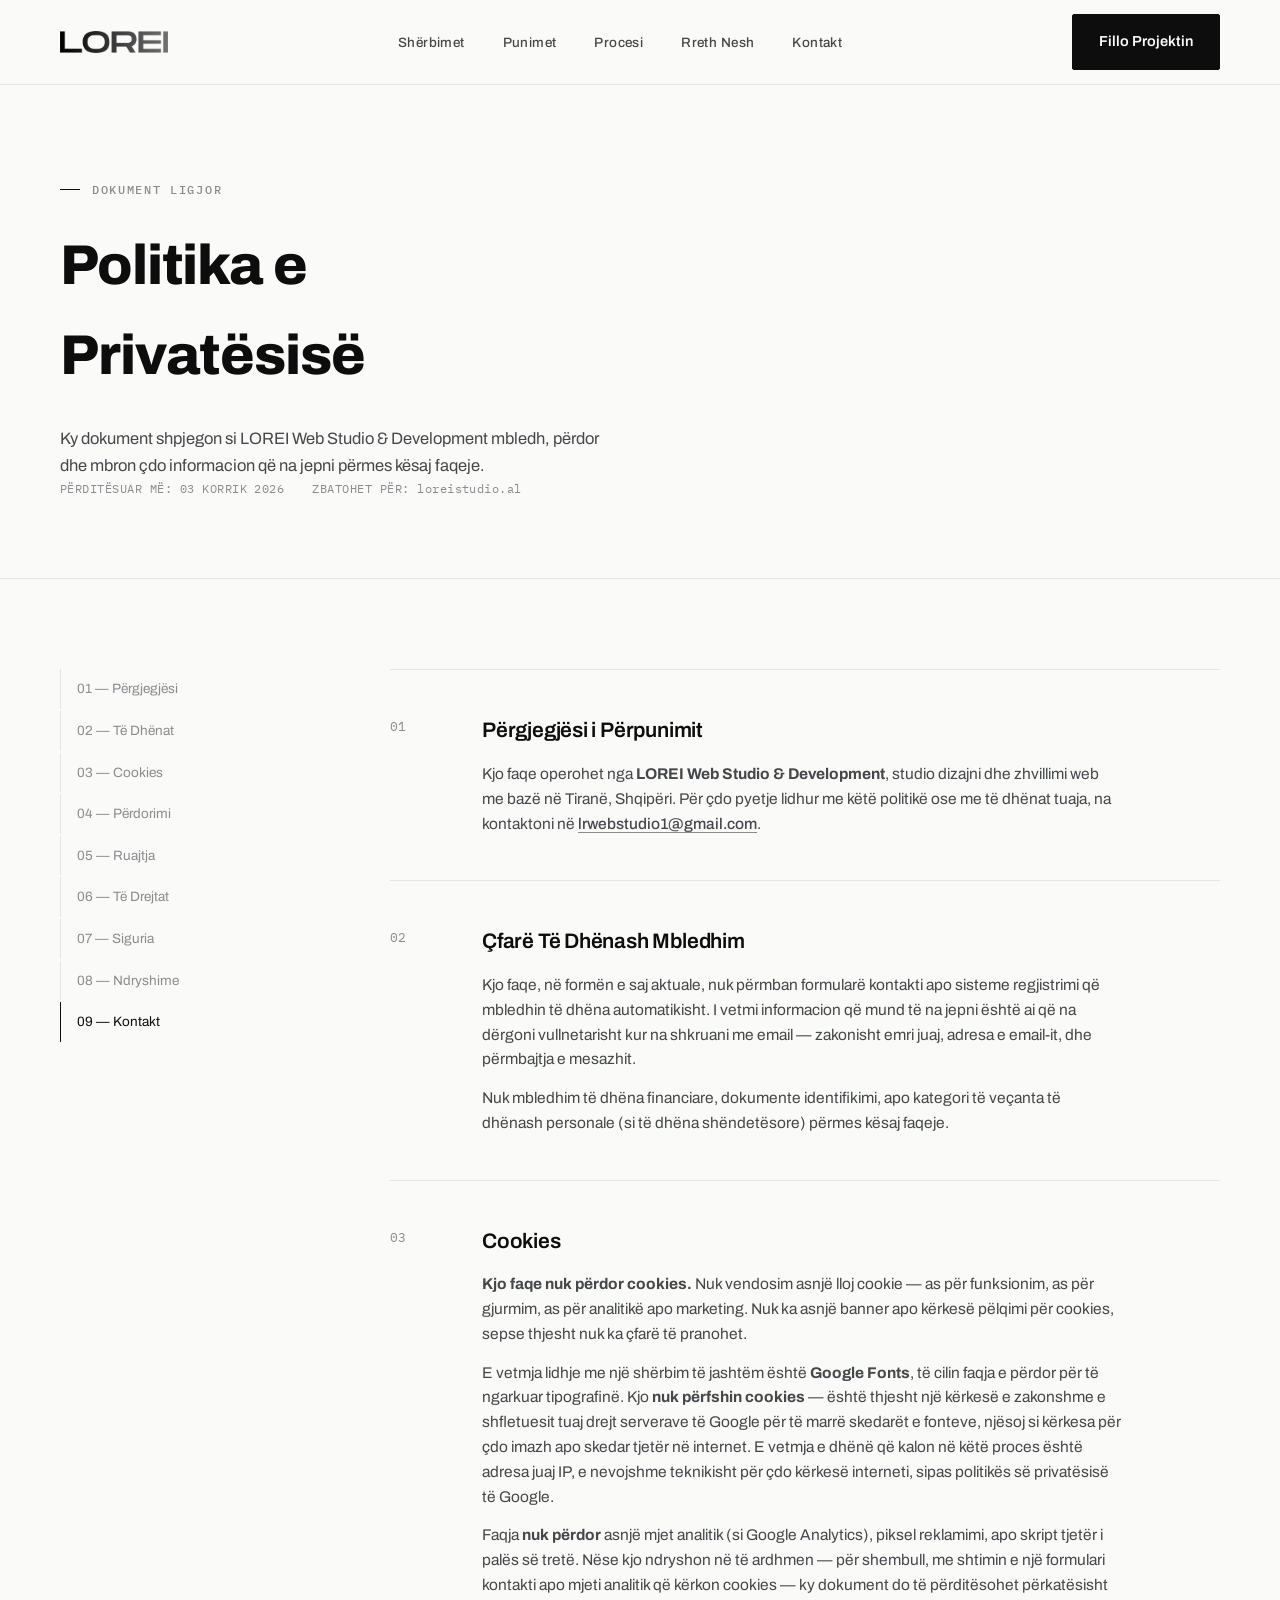
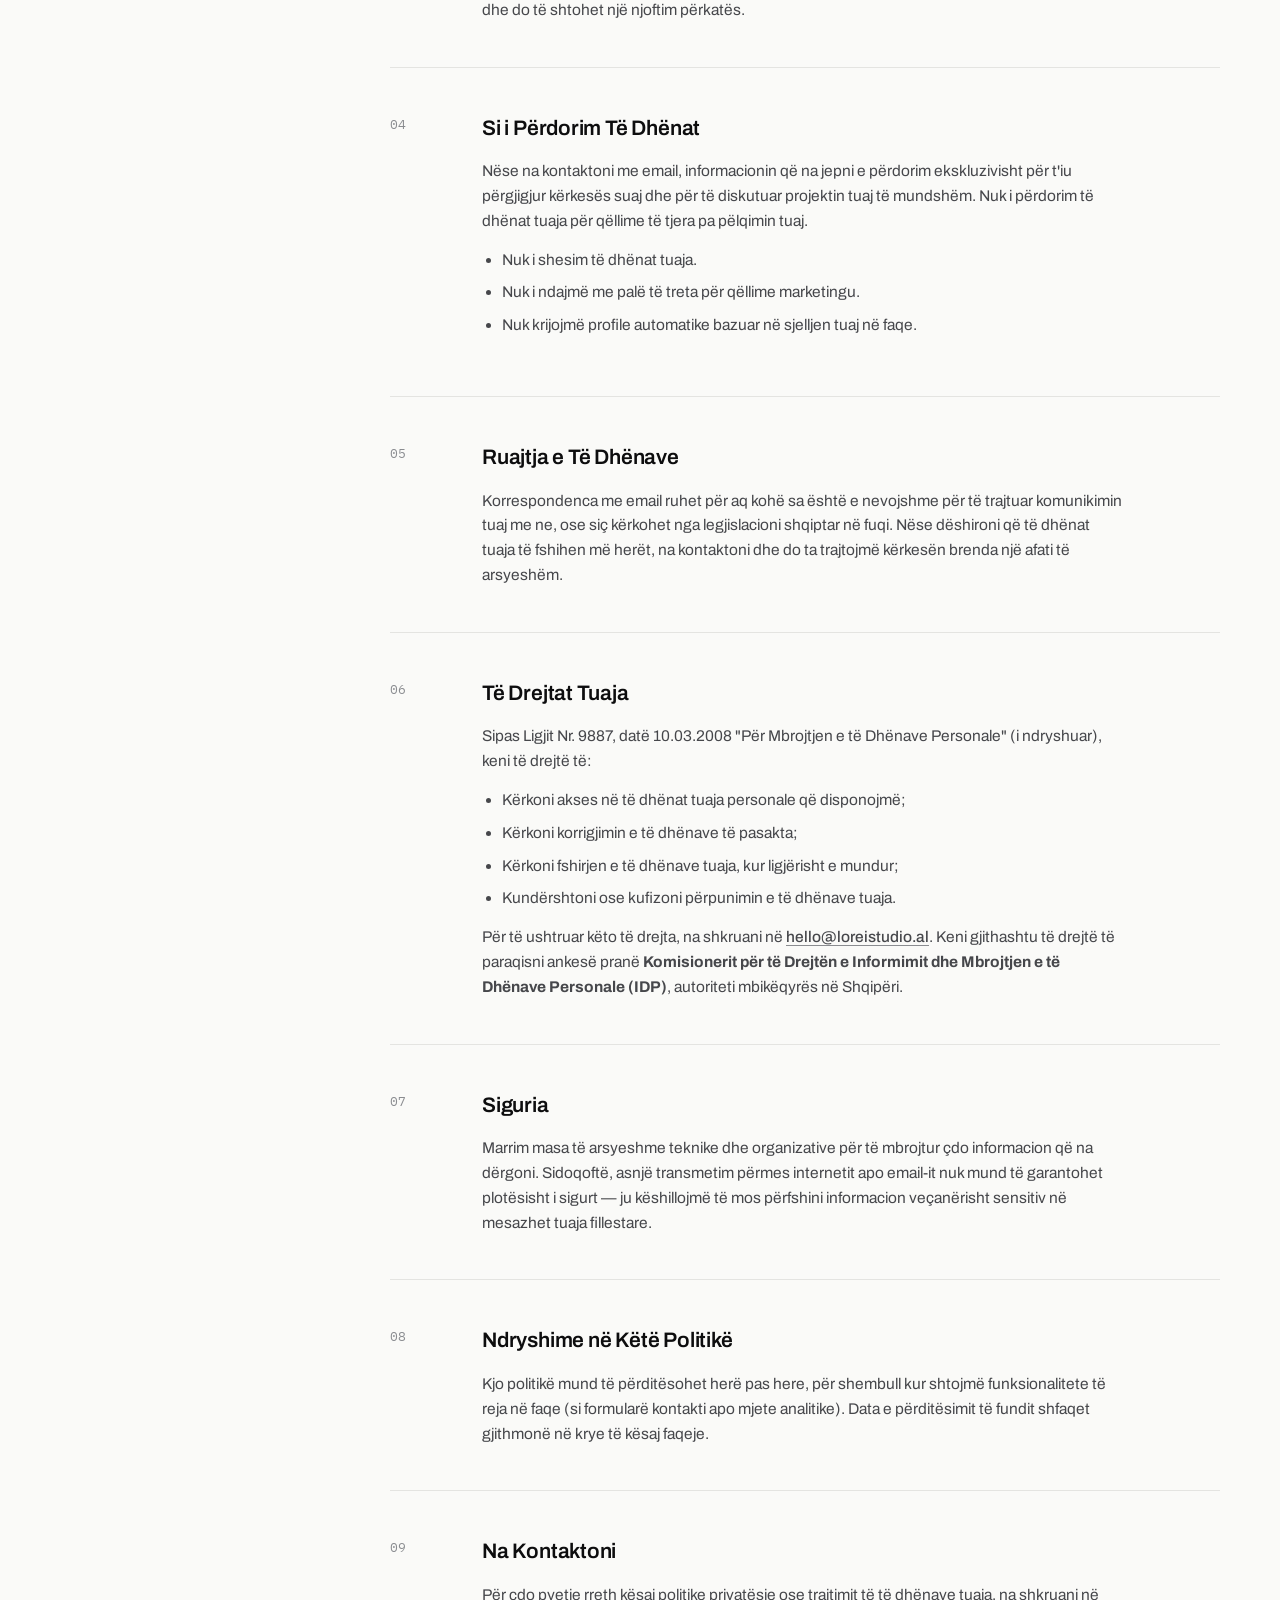
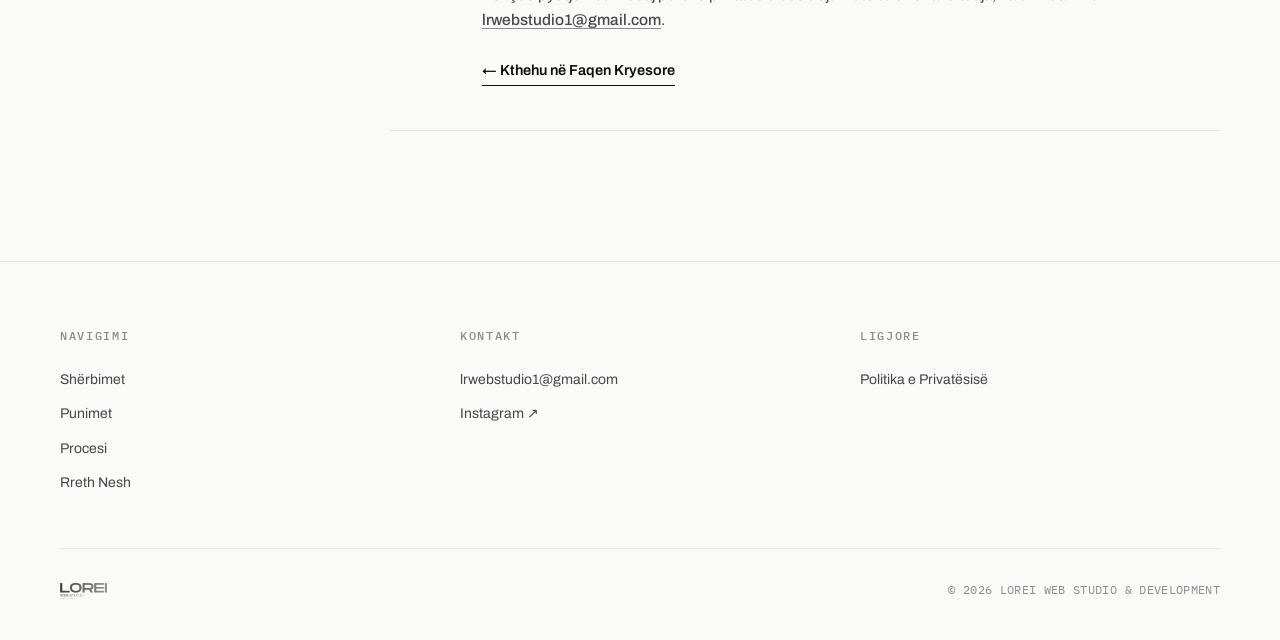
==== privacy-policy.html @ 8b1ade20 "Add files via upload" ====
<!DOCTYPE html>
<html lang="sq">
<head>
<meta charset="UTF-8">
<meta name="viewport" content="width=device-width, initial-scale=1.0">
<title>Politika e Privatësisë — LOREI Web Studio & Development</title>
<meta name="description" content="Politika e Privatësisë e LOREI Web Studio & Development — si i trajtojmë të dhënat e vizitorëve të faqes sonë.">
<link rel="preconnect" href="https://fonts.googleapis.com">
<link rel="preconnect" href="https://fonts.gstatic.com" crossorigin>
<link href="https://fonts.googleapis.com/css2?family=Archivo:wght@300;400;500;600;700;800;900&family=IBM+Plex+Mono:wght@400;500&display=swap" rel="stylesheet">
<style>
  :root{
    --paper:#FAFAF8;
    --ink:#0D0D0E;
    --ink-70:#46474B;
    --ink-45:#8A8C90;
    --line:#E4E4E1;
    --line-strong:#CDCDC9;
    --container: 1240px;
  }

  *{ box-sizing:border-box; margin:0; padding:0; }
  html{ scroll-behavior:smooth; }
  @media (prefers-reduced-motion: reduce){
    html{ scroll-behavior:auto; }
    *{ animation-duration:.001ms !important; animation-iteration-count:1 !important; transition-duration:.001ms !important; }
  }

  body{
    background:var(--paper);
    color:var(--ink);
    font-family:'Archivo', sans-serif;
    font-weight:400;
    font-size:16px;
    line-height:1.6;
    -webkit-font-smoothing:antialiased;
  }

  img{ max-width:100%; display:block; }
  ::selection{ background:var(--ink); color:var(--paper); }

  .wrap{ max-width:var(--container); margin:0 auto; padding:0 40px; }
  h1,h2,h3,h4{ font-family:'Archivo', sans-serif; letter-spacing:-0.01em; color:var(--ink); }

  .tracked{
    font-family:'IBM Plex Mono', monospace;
    font-size:12px; font-weight:500;
    letter-spacing:.14em; text-transform:uppercase;
  }

  .eyebrow{
    display:flex; align-items:center; gap:12px;
    color:var(--ink-45); margin-bottom:22px;
    font-family:'IBM Plex Mono', monospace; font-size:12px; font-weight:500;
    letter-spacing:.14em; text-transform:uppercase;
  }
  .eyebrow::before{ content:''; width:20px; height:1px; background:var(--ink); }

  a{ color:inherit; text-decoration:none; }

  .btn{
    display:inline-flex; align-items:center; gap:10px;
    font-family:'Archivo', sans-serif; font-weight:600; font-size:14.5px;
    padding:15px 26px; border-radius:2px; cursor:pointer;
    border:1px solid var(--ink);
    transition:background .2s ease, color .2s ease;
    white-space:nowrap;
  }
  .btn-solid{ background:var(--ink); color:var(--paper); }
  .btn-solid:hover{ background:transparent; color:var(--ink); }

  .link-arrow{
    display:inline-flex; align-items:center; gap:8px;
    font-weight:600; font-size:14.5px;
    border-bottom:1px solid var(--ink); padding-bottom:3px;
    transition:gap .2s ease;
  }
  .link-arrow:hover{ gap:13px; }

  /* ---------- Nav ---------- */
  header{
    position:fixed; top:0; left:0; right:0; z-index:100;
    background:rgba(250,250,248,.92);
    border-bottom:1px solid var(--line);
  }
  nav.wrap{ display:flex; align-items:center; justify-content:space-between; height:84px; }
  .logo-mark img{ height:22px; width:auto; }
  .nav-links{ display:flex; gap:38px; list-style:none; }
  .nav-links a{
    font-size:13.5px; font-weight:500; letter-spacing:.03em;
    color:var(--ink-70); position:relative; padding:4px 0;
    transition:color .2s ease;
  }
  .nav-links a:hover{ color:var(--ink); }
  .nav-links a::after{
    content:''; position:absolute; left:0; bottom:0; width:0; height:1px;
    background:var(--ink); transition:width .25s ease;
  }
  .nav-links a:hover::after{ width:100%; }
  .nav-right{ display:flex; align-items:center; gap:30px; }
  .menu-toggle{ display:none; background:none; border:none; cursor:pointer; padding:8px; }
  .menu-toggle span{ display:block; width:20px; height:1px; background:var(--ink); margin:5px 0; }

  /* ---------- Page header ---------- */
  .page-hero{ padding:180px 0 80px; border-bottom:1px solid var(--line); }
  .page-hero h1{
    font-size:clamp(34px, 5vw, 56px);
    font-weight:800; letter-spacing:-0.02em; margin-bottom:24px; max-width:14ch;
  }
  .page-hero .meta{
    display:flex; gap:28px; flex-wrap:wrap;
    font-family:'IBM Plex Mono', monospace; font-size:12px; color:var(--ink-45); letter-spacing:.04em;
  }
  .page-hero p.lead{ color:var(--ink-70); font-size:16.5px; max-width:560px; margin-top:26px; }

  /* ---------- Policy body ---------- */
  .policy{ padding:90px 0 130px; }
  .policy-grid{ display:grid; grid-template-columns:260px 1fr; gap:70px; align-items:start; }

  .policy-nav{ position:sticky; top:120px; display:flex; flex-direction:column; gap:2px; }
  .policy-nav a{
    font-size:13.5px; color:var(--ink-45); padding:9px 0;
    border-left:1px solid var(--line); padding-left:16px;
    transition:color .2s ease, border-color .2s ease;
  }
  .policy-nav a:hover, .policy-nav a.active{ color:var(--ink); border-left-color:var(--ink); }

  .policy-sections{ display:flex; flex-direction:column; }
  .policy-item{
    padding:44px 0; border-top:1px solid var(--line);
    display:grid; grid-template-columns:60px 1fr; gap:32px;
  }
  .policy-sections .policy-item:last-child{ border-bottom:1px solid var(--line); }
  .policy-num{ font-family:'IBM Plex Mono', monospace; font-size:13px; color:var(--ink-45); padding-top:3px; }
  .policy-item h2{ font-size:21px; font-weight:600; margin-bottom:14px; }
  .policy-item p{ color:var(--ink-70); font-size:15.5px; max-width:640px; margin-bottom:14px; }
  .policy-item p:last-child{ margin-bottom:0; }
  .policy-item ul{ color:var(--ink-70); font-size:15.5px; max-width:640px; padding-left:20px; margin-bottom:14px; }
  .policy-item li{ margin-bottom:8px; }
  .policy-item a.inline-link{ border-bottom:1px solid var(--ink-45); font-weight:500; }
  .policy-item a.inline-link:hover{ border-color:var(--ink); }

  @media (max-width:1000px){
    .policy-grid{ grid-template-columns:1fr; }
    .policy-nav{ display:none; }
  }
  @media (max-width:640px){
    .policy-item{ grid-template-columns:1fr; gap:10px; }
  }

  /* ---------- Footer ---------- */
  footer{ border-top:1px solid var(--line); padding:64px 0 40px; }
  .footer-grid{ display:grid; grid-template-columns:1fr 1fr 1fr; gap:40px; padding-bottom:48px; margin-bottom:32px; border-bottom:1px solid var(--line); }
  .footer-col .tracked{ display:block; color:var(--ink-45); margin-bottom:18px; }
  .footer-col a{ display:block; font-size:14px; color:var(--ink-70); padding:6px 0; transition:color .2s ease; }
  .footer-col a:hover{ color:var(--ink); }
  .footer-bottom{ display:flex; justify-content:space-between; align-items:center; flex-wrap:wrap; gap:16px; }
  .footer-bottom img{ height:16px; opacity:.75; }
  .footer-bottom span{ font-family:'IBM Plex Mono', monospace; font-size:11.5px; color:var(--ink-45); letter-spacing:.03em; }

  #mobileMenu{
    position:fixed; inset:0; background:var(--paper); z-index:99; display:none;
    flex-direction:column; padding:120px 40px 40px; gap:8px;
  }
  #mobileMenu a{ font-family:'Archivo'; font-weight:700; font-size:30px; padding:14px 0; border-bottom:1px solid var(--line); }

  @media (max-width:860px){
    .wrap{ padding:0 24px; }
    .nav-links{ display:none; }
    .menu-toggle{ display:block; }
    .page-hero{ padding:150px 0 60px; }
    .policy{ padding:60px 0 90px; }
    .footer-grid{ grid-template-columns:1fr; gap:28px; }
  }
</style>
</head>
<body>

<header>
  <nav class="wrap">
    <a href="/" class="logo-mark"><img src="[data-uri]" alt="LOREI Web Studio & Development"></a>
    <ul class="nav-links">
      <li><a href="/#sherbimet">Shërbimet</a></li>
      <li><a href="/#punimet">Punimet</a></li>
      <li><a href="/#procesi">Procesi</a></li>
      <li><a href="/#rreth">Rreth Nesh</a></li>
      <li><a href="/#kontakt">Kontakt</a></li>
    </ul>
    <div class="nav-right">
      <a href="/#kontakt" class="btn btn-solid">Fillo Projektin</a>
      <button class="menu-toggle" id="menuToggle" aria-label="Hap menynë">
        <span></span><span></span><span></span>
      </button>
    </div>
  </nav>
</header>

<div id="mobileMenu">
  <a href="/">Faqja Kryesore</a>
  <a href="/#sherbimet">Shërbimet</a>
  <a href="/#punimet">Punimet</a>
  <a href="/#rreth">Rreth Nesh</a>
  <a href="/#kontakt">Kontakt</a>
</div>

<main>

  <section class="page-hero">
    <div class="wrap">
      <div class="eyebrow">Dokument Ligjor</div>
      <h1>Politika e Privatësisë</h1>
      <p class="lead">Ky dokument shpjegon si LOREI Web Studio & Development mbledh, përdor dhe mbron çdo informacion që na jepni përmes kësaj faqeje.</p>
      <div class="meta">
        <span>PËRDITËSUAR MË: 03 KORRIK 2026</span>
        <span>ZBATOHET PËR: loreistudio.al</span>
      </div>
    </div>
  </section>

  <section class="policy">
    <div class="wrap policy-grid">

      <nav class="policy-nav" aria-label="Navigim i politikës">
        <a href="#s1">01 — Përgjegjësi</a>
        <a href="#s2">02 — Të Dhënat</a>
        <a href="#s3">03 — Cookies</a>
        <a href="#s4">04 — Përdorimi</a>
        <a href="#s5">05 — Ruajtja</a>
        <a href="#s6">06 — Të Drejtat</a>
        <a href="#s7">07 — Siguria</a>
        <a href="#s8">08 — Ndryshime</a>
        <a href="#s9">09 — Kontakt</a>
      </nav>

      <div class="policy-sections">

        <div class="policy-item" id="s1">
          <div class="policy-num">01</div>
          <div>
            <h2>Përgjegjësi i Përpunimit</h2>
            <p>Kjo faqe operohet nga <strong>LOREI Web Studio & Development</strong>, studio dizajni dhe zhvillimi web me bazë në Tiranë, Shqipëri. Për çdo pyetje lidhur me këtë politikë ose me të dhënat tuaja, na kontaktoni në <a class="inline-link" href="mailto:lrwebstudio1@gmail.com">lrwebstudio1@gmail.com</a>.</p>
          </div>
        </div>

        <div class="policy-item" id="s2">
          <div class="policy-num">02</div>
          <div>
            <h2>Çfarë Të Dhënash Mbledhim</h2>
            <p>Kjo faqe, në formën e saj aktuale, nuk përmban formularë kontakti apo sisteme regjistrimi që mbledhin të dhëna automatikisht. I vetmi informacion që mund të na jepni është ai që na dërgoni vullnetarisht kur na shkruani me email — zakonisht emri juaj, adresa e email-it, dhe përmbajtja e mesazhit.</p>
            <p>Nuk mbledhim të dhëna financiare, dokumente identifikimi, apo kategori të veçanta të dhënash personale (si të dhëna shëndetësore) përmes kësaj faqeje.</p>
          </div>
        </div>

        <div class="policy-item" id="s3">
          <div class="policy-num">03</div>
          <div>
            <h2>Cookies</h2>
            <p><strong>Kjo faqe nuk përdor cookies.</strong> Nuk vendosim asnjë lloj cookie — as për funksionim, as për gjurmim, as për analitikë apo marketing. Nuk ka asnjë banner apo kërkesë pëlqimi për cookies, sepse thjesht nuk ka çfarë të pranohet.</p>
            <p>E vetmja lidhje me një shërbim të jashtëm është <strong>Google Fonts</strong>, të cilin faqja e përdor për të ngarkuar tipografinë. Kjo <strong>nuk përfshin cookies</strong> — është thjesht një kërkesë e zakonshme e shfletuesit tuaj drejt serverave të Google për të marrë skedarët e fonteve, njësoj si kërkesa për çdo imazh apo skedar tjetër në internet. E vetmja e dhënë që kalon në këtë proces është adresa juaj IP, e nevojshme teknikisht për çdo kërkesë interneti, sipas politikës së privatësisë të Google.</p>
            <p>Faqja <strong>nuk përdor</strong> asnjë mjet analitik (si Google Analytics), piksel reklamimi, apo skript tjetër i palës së tretë. Nëse kjo ndryshon në të ardhmen — për shembull, me shtimin e një formulari kontakti apo mjeti analitik që kërkon cookies — ky dokument do të përditësohet përkatësisht dhe do të shtohet një njoftim përkatës.</p>
          </div>
        </div>

        <div class="policy-item" id="s4">
          <div class="policy-num">04</div>
          <div>
            <h2>Si i Përdorim Të Dhënat</h2>
            <p>Nëse na kontaktoni me email, informacionin që na jepni e përdorim ekskluzivisht për t'iu përgjigjur kërkesës suaj dhe për të diskutuar projektin tuaj të mundshëm. Nuk i përdorim të dhënat tuaja për qëllime të tjera pa pëlqimin tuaj.</p>
            <ul>
              <li>Nuk i shesim të dhënat tuaja.</li>
              <li>Nuk i ndajmë me palë të treta për qëllime marketingu.</li>
              <li>Nuk krijojmë profile automatike bazuar në sjelljen tuaj në faqe.</li>
            </ul>
          </div>
        </div>

        <div class="policy-item" id="s5">
          <div class="policy-num">05</div>
          <div>
            <h2>Ruajtja e Të Dhënave</h2>
            <p>Korrespondenca me email ruhet për aq kohë sa është e nevojshme për të trajtuar komunikimin tuaj me ne, ose siç kërkohet nga legjislacioni shqiptar në fuqi. Nëse dëshironi që të dhënat tuaja të fshihen më herët, na kontaktoni dhe do ta trajtojmë kërkesën brenda një afati të arsyeshëm.</p>
          </div>
        </div>

        <div class="policy-item" id="s6">
          <div class="policy-num">06</div>
          <div>
            <h2>Të Drejtat Tuaja</h2>
            <p>Sipas Ligjit Nr. 9887, datë 10.03.2008 "Për Mbrojtjen e të Dhënave Personale" (i ndryshuar), keni të drejtë të:</p>
            <ul>
              <li>Kërkoni akses në të dhënat tuaja personale që disponojmë;</li>
              <li>Kërkoni korrigjimin e të dhënave të pasakta;</li>
              <li>Kërkoni fshirjen e të dhënave tuaja, kur ligjërisht e mundur;</li>
              <li>Kundërshtoni ose kufizoni përpunimin e të dhënave tuaja.</li>
            </ul>
            <p>Për të ushtruar këto të drejta, na shkruani në <a class="inline-link" href="mailto:hello@loreistudio.al">hello@loreistudio.al</a>. Keni gjithashtu të drejtë të paraqisni ankesë pranë <strong>Komisionerit për të Drejtën e Informimit dhe Mbrojtjen e të Dhënave Personale (IDP)</strong>, autoriteti mbikëqyrës në Shqipëri.</p>
          </div>
        </div>

        <div class="policy-item" id="s7">
          <div class="policy-num">07</div>
          <div>
            <h2>Siguria</h2>
            <p>Marrim masa të arsyeshme teknike dhe organizative për të mbrojtur çdo informacion që na dërgoni. Sidoqoftë, asnjë transmetim përmes internetit apo email-it nuk mund të garantohet plotësisht i sigurt — ju këshillojmë të mos përfshini informacion veçanërisht sensitiv në mesazhet tuaja fillestare.</p>
          </div>
        </div>

        <div class="policy-item" id="s8">
          <div class="policy-num">08</div>
          <div>
            <h2>Ndryshime në Këtë Politikë</h2>
            <p>Kjo politikë mund të përditësohet herë pas here, për shembull kur shtojmë funksionalitete të reja në faqe (si formularë kontakti apo mjete analitike). Data e përditësimit të fundit shfaqet gjithmonë në krye të kësaj faqeje.</p>
          </div>
        </div>

        <div class="policy-item" id="s9">
          <div class="policy-num">09</div>
          <div>
            <h2>Na Kontaktoni</h2>
            <p>Për çdo pyetje rreth kësaj politike privatësie ose trajtimit të të dhënave tuaja, na shkruani në <a class="inline-link" href="mailto:lrwebstudio1@gmail.com">lrwebstudio1@gmail.com</a>.</p>
            <div style="margin-top:24px;">
              <a href="/" class="link-arrow">← Kthehu në Faqen Kryesore</a>
            </div>
          </div>
        </div>

      </div>
    </div>
  </section>

</main>

<footer>
  <div class="wrap">
    <div class="footer-grid">
      <div class="footer-col">
        <span class="tracked">Navigimi</span>
        <a href="/#sherbimet">Shërbimet</a>
        <a href="/#punimet">Punimet</a>
        <a href="/#procesi">Procesi</a>
        <a href="/#rreth">Rreth Nesh</a>
      </div>
      <div class="footer-col">
        <span class="tracked">Kontakt</span>
        <a href="mailto:lrwebstudio1@gmail.com">lrwebstudio1@gmail.com</a>
        <a href="#">Instagram ↗</a>
      </div>
      <div class="footer-col">
        <span class="tracked">Ligjore</span>
        <a href="privacy-policy.html">Politika e Privatësisë</a>
      </div>
    </div>
    <div class="footer-bottom">
      <img src="[data-uri]" alt="LOREI">
      <span>© 2026 LOREI WEB STUDIO & DEVELOPMENT</span>
    </div>
  </div>
</footer>

<script>
  const menuToggle = document.getElementById('menuToggle');
  const mobileMenu = document.getElementById('mobileMenu');
  let menuOpen = false;
  menuToggle.addEventListener('click', () => {
    menuOpen = !menuOpen;
    mobileMenu.style.display = menuOpen ? 'flex' : 'none';
  });
  mobileMenu.querySelectorAll('a').forEach(a => a.addEventListener('click', () => {
    menuOpen = false; mobileMenu.style.display = 'none';
  }));

  // Highlight active policy-nav link on scroll
  const navLinks = document.querySelectorAll('.policy-nav a');
  const items = document.querySelectorAll('.policy-item');
  const navObserver = new IntersectionObserver((entries) => {
    entries.forEach(entry => {
      const id = entry.target.getAttribute('id');
      const link = document.querySelector(`.policy-nav a[href="#${id}"]`);
      if (entry.isIntersecting){
        navLinks.forEach(l => l.classList.remove('active'));
        if (link) link.classList.add('active');
      }
    });
  }, { threshold:0.4, rootMargin:'-100px 0px -50% 0px' });
  items.forEach(i => navObserver.observe(i));
</script>

</body>
</html>
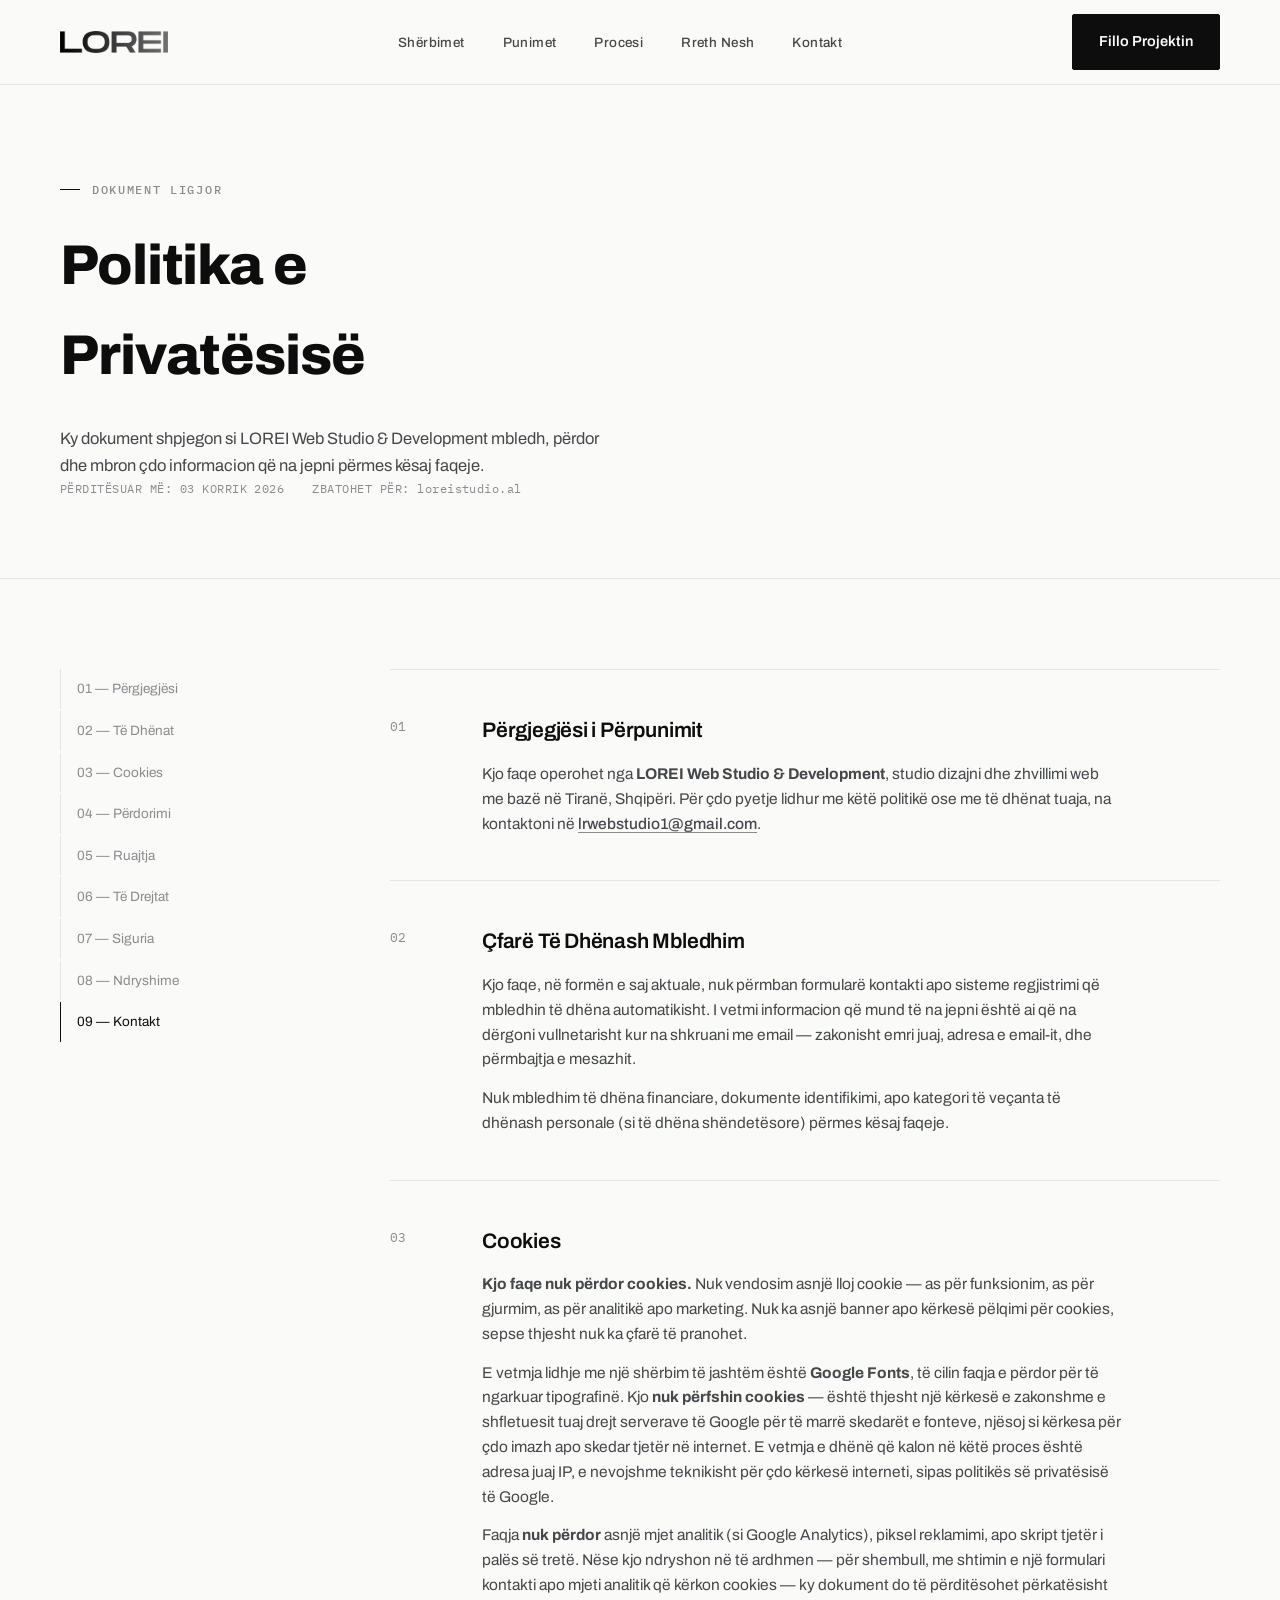
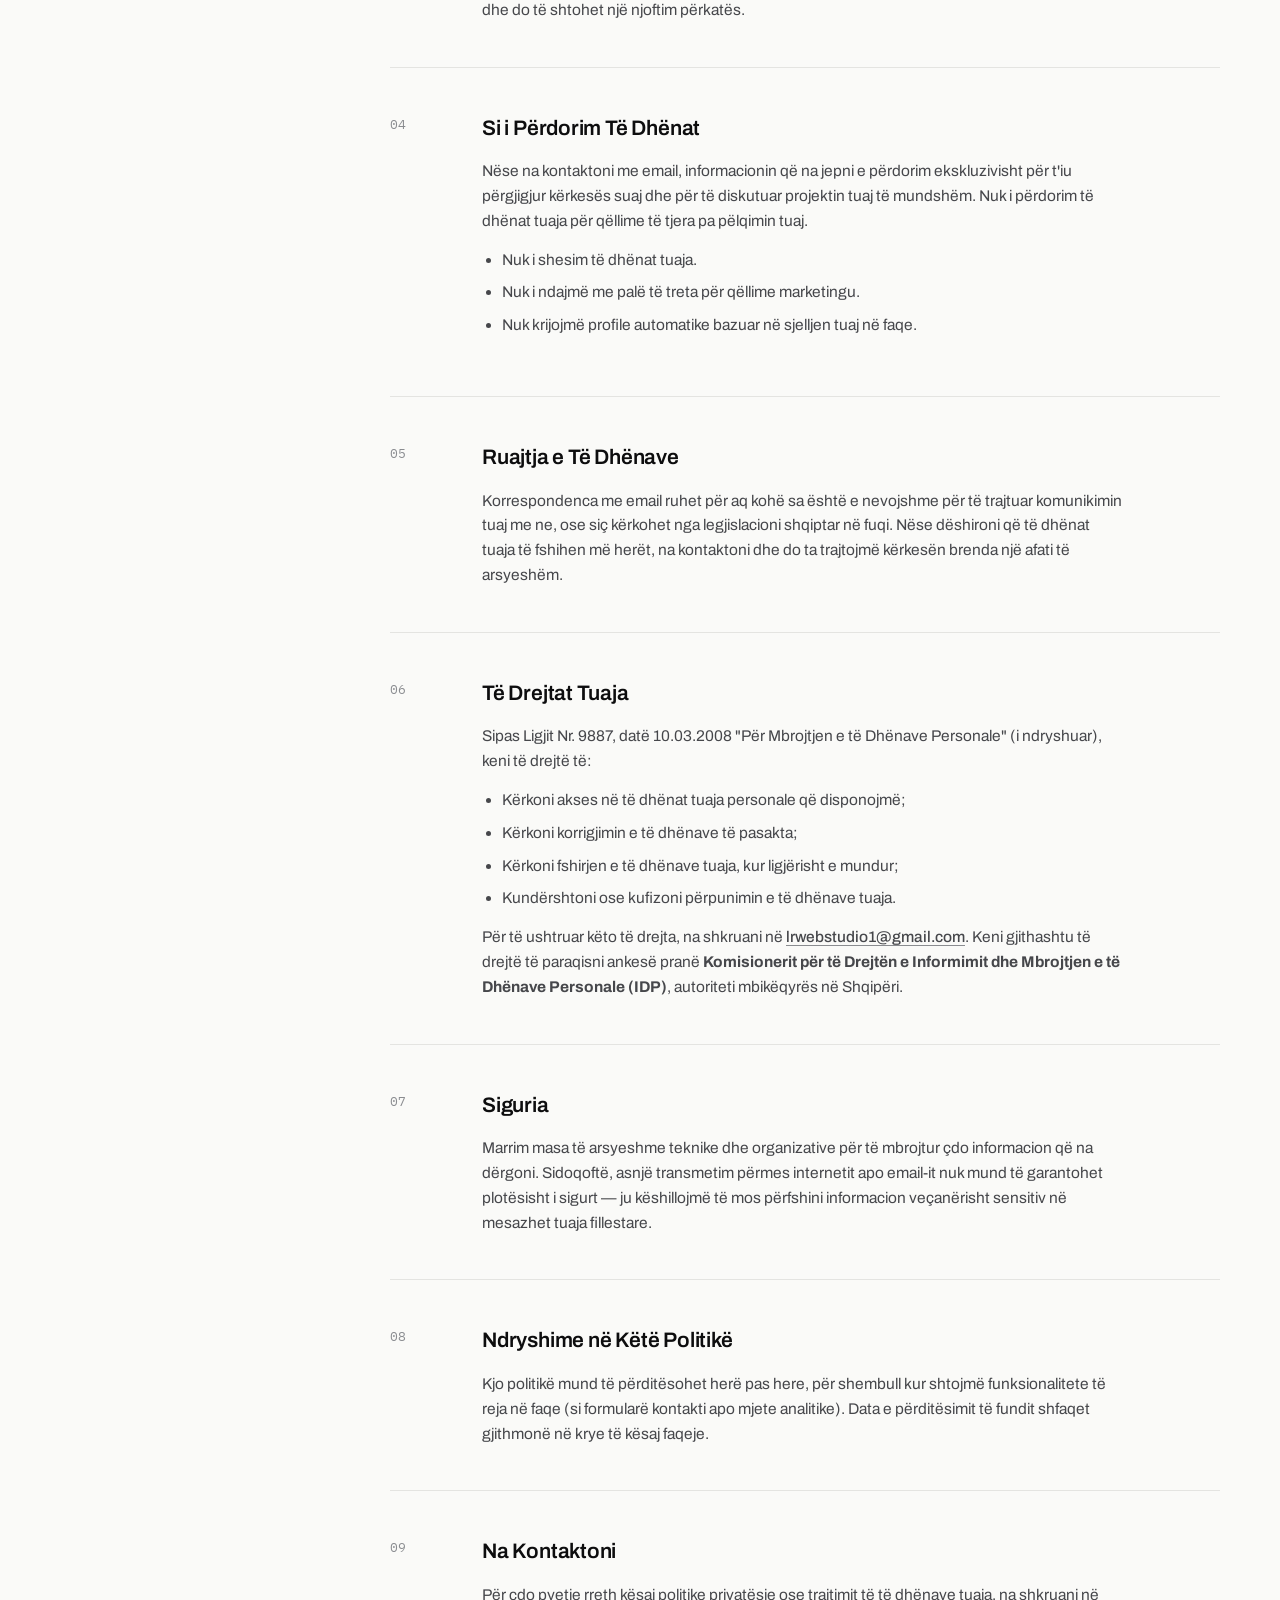
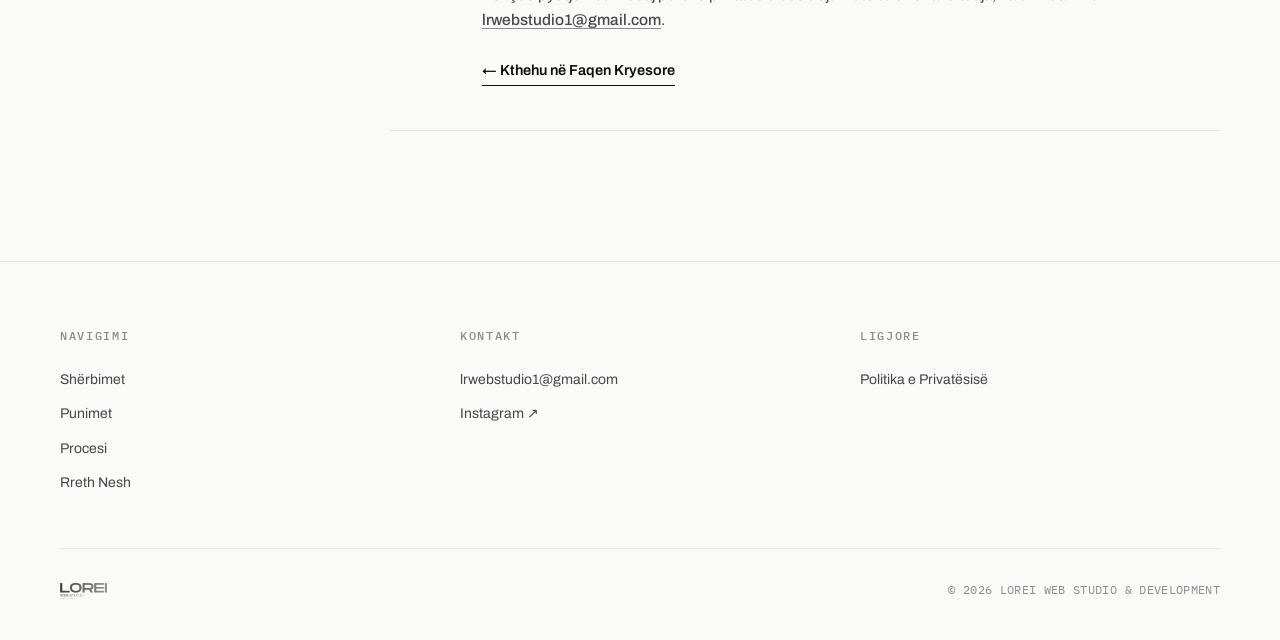
==== commit fcfd0b93: "Add files via upload" ====
--- a/privacy-policy.html
+++ b/privacy-policy.html
@@ -293,7 +293,7 @@
               <li>Kërkoni fshirjen e të dhënave tuaja, kur ligjërisht e mundur;</li>
               <li>Kundërshtoni ose kufizoni përpunimin e të dhënave tuaja.</li>
             </ul>
-            <p>Për të ushtruar këto të drejta, na shkruani në <a class="inline-link" href="mailto:hello@loreistudio.al">hello@loreistudio.al</a>. Keni gjithashtu të drejtë të paraqisni ankesë pranë <strong>Komisionerit për të Drejtën e Informimit dhe Mbrojtjen e të Dhënave Personale (IDP)</strong>, autoriteti mbikëqyrës në Shqipëri.</p>
+            <p>Për të ushtruar këto të drejta, na shkruani në <a class="inline-link" href="mailto:lrwebstudio1@gmail.com">lrwebstudio1@gmail.com</a>. Keni gjithashtu të drejtë të paraqisni ankesë pranë <strong>Komisionerit për të Drejtën e Informimit dhe Mbrojtjen e të Dhënave Personale (IDP)</strong>, autoriteti mbikëqyrës në Shqipëri.</p>
           </div>
         </div>
 
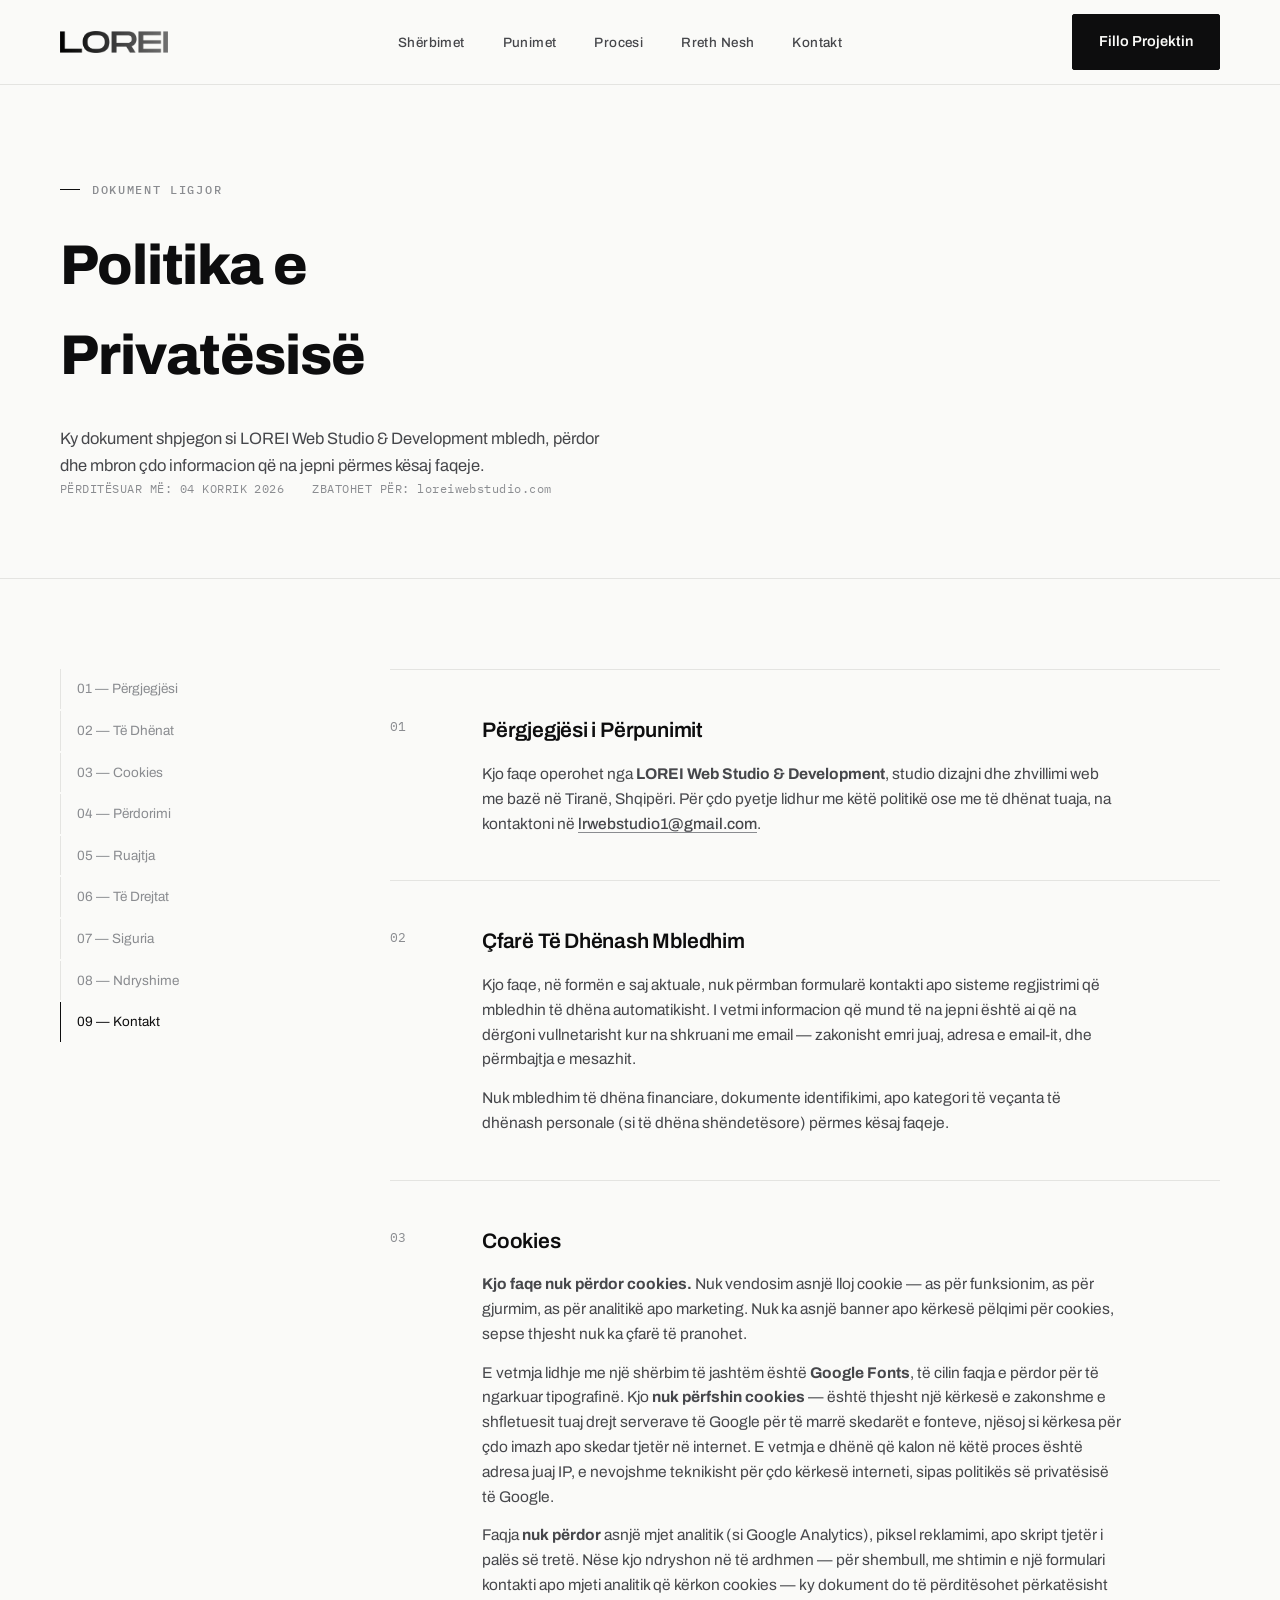
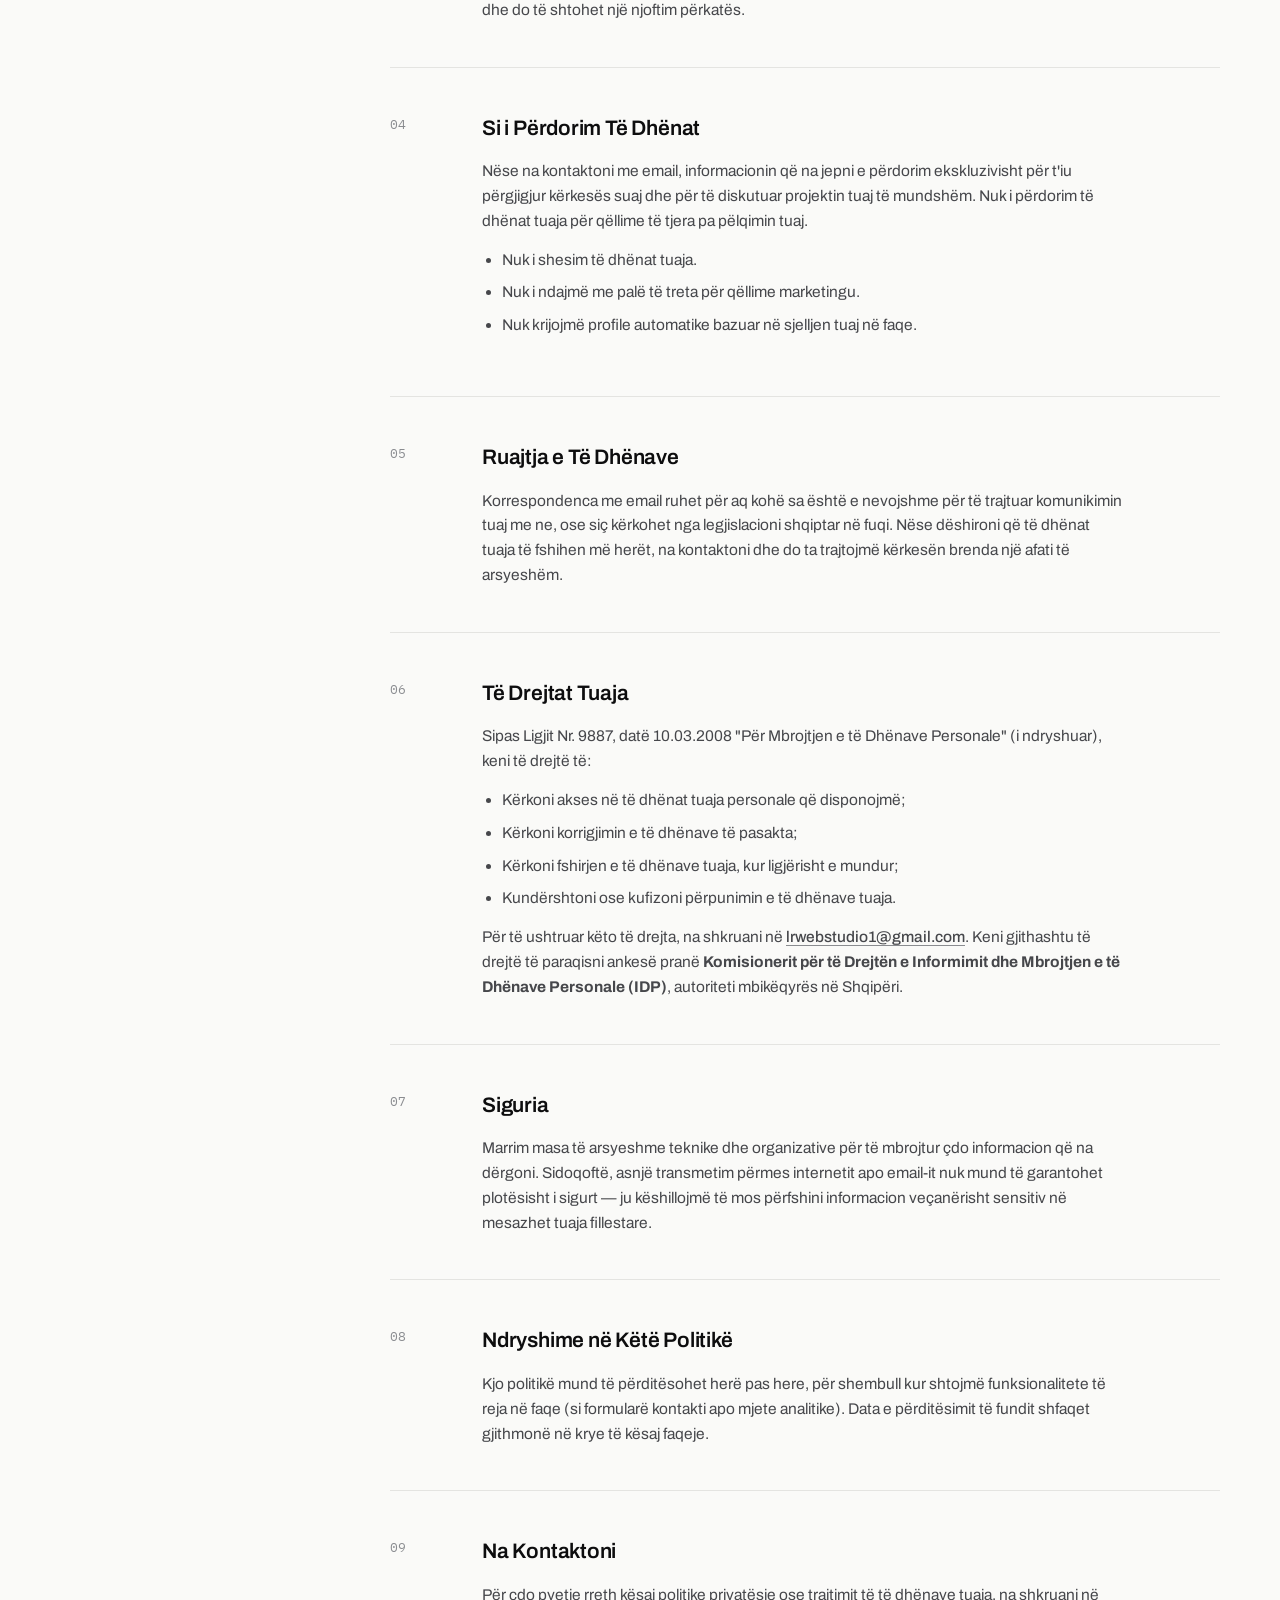
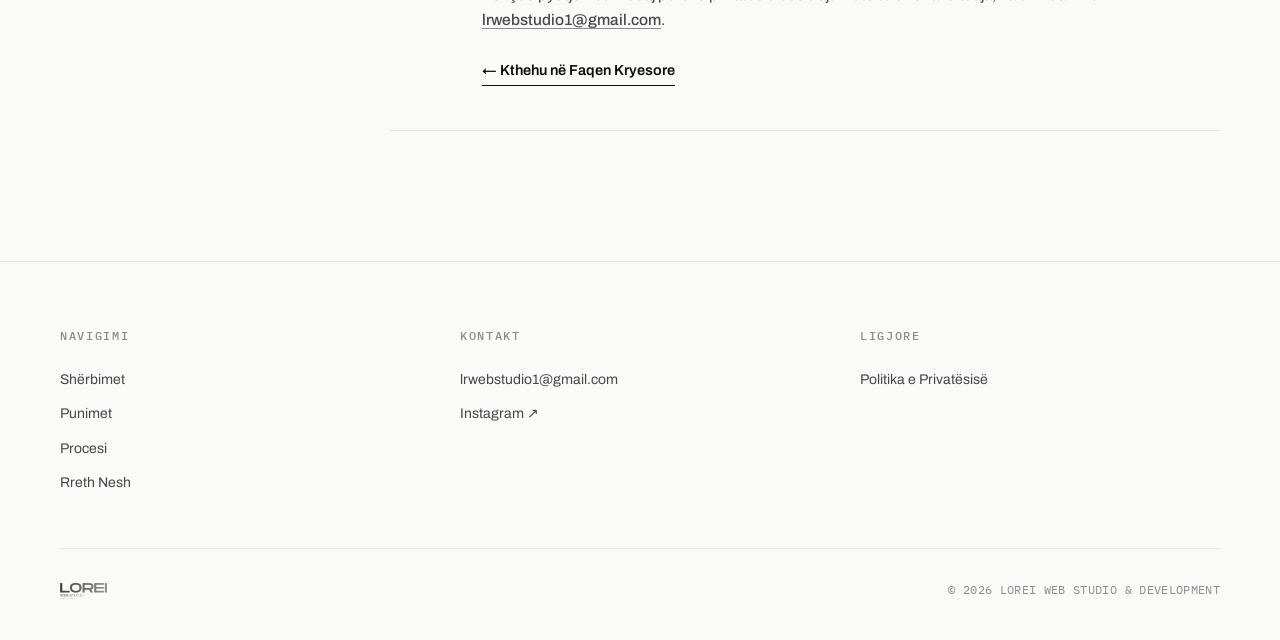
==== commit 0201d06b: "Add files via upload" ====
--- a/privacy-policy.html
+++ b/privacy-policy.html
@@ -211,8 +211,8 @@
       <h1>Politika e Privatësisë</h1>
       <p class="lead">Ky dokument shpjegon si LOREI Web Studio & Development mbledh, përdor dhe mbron çdo informacion që na jepni përmes kësaj faqeje.</p>
       <div class="meta">
-        <span>PËRDITËSUAR MË: 03 KORRIK 2026</span>
-        <span>ZBATOHET PËR: loreistudio.al</span>
+        <span>PËRDITËSUAR MË: 04 KORRIK 2026</span>
+        <span>ZBATOHET PËR: loreiwebstudio.com</span>
       </div>
     </div>
   </section>
